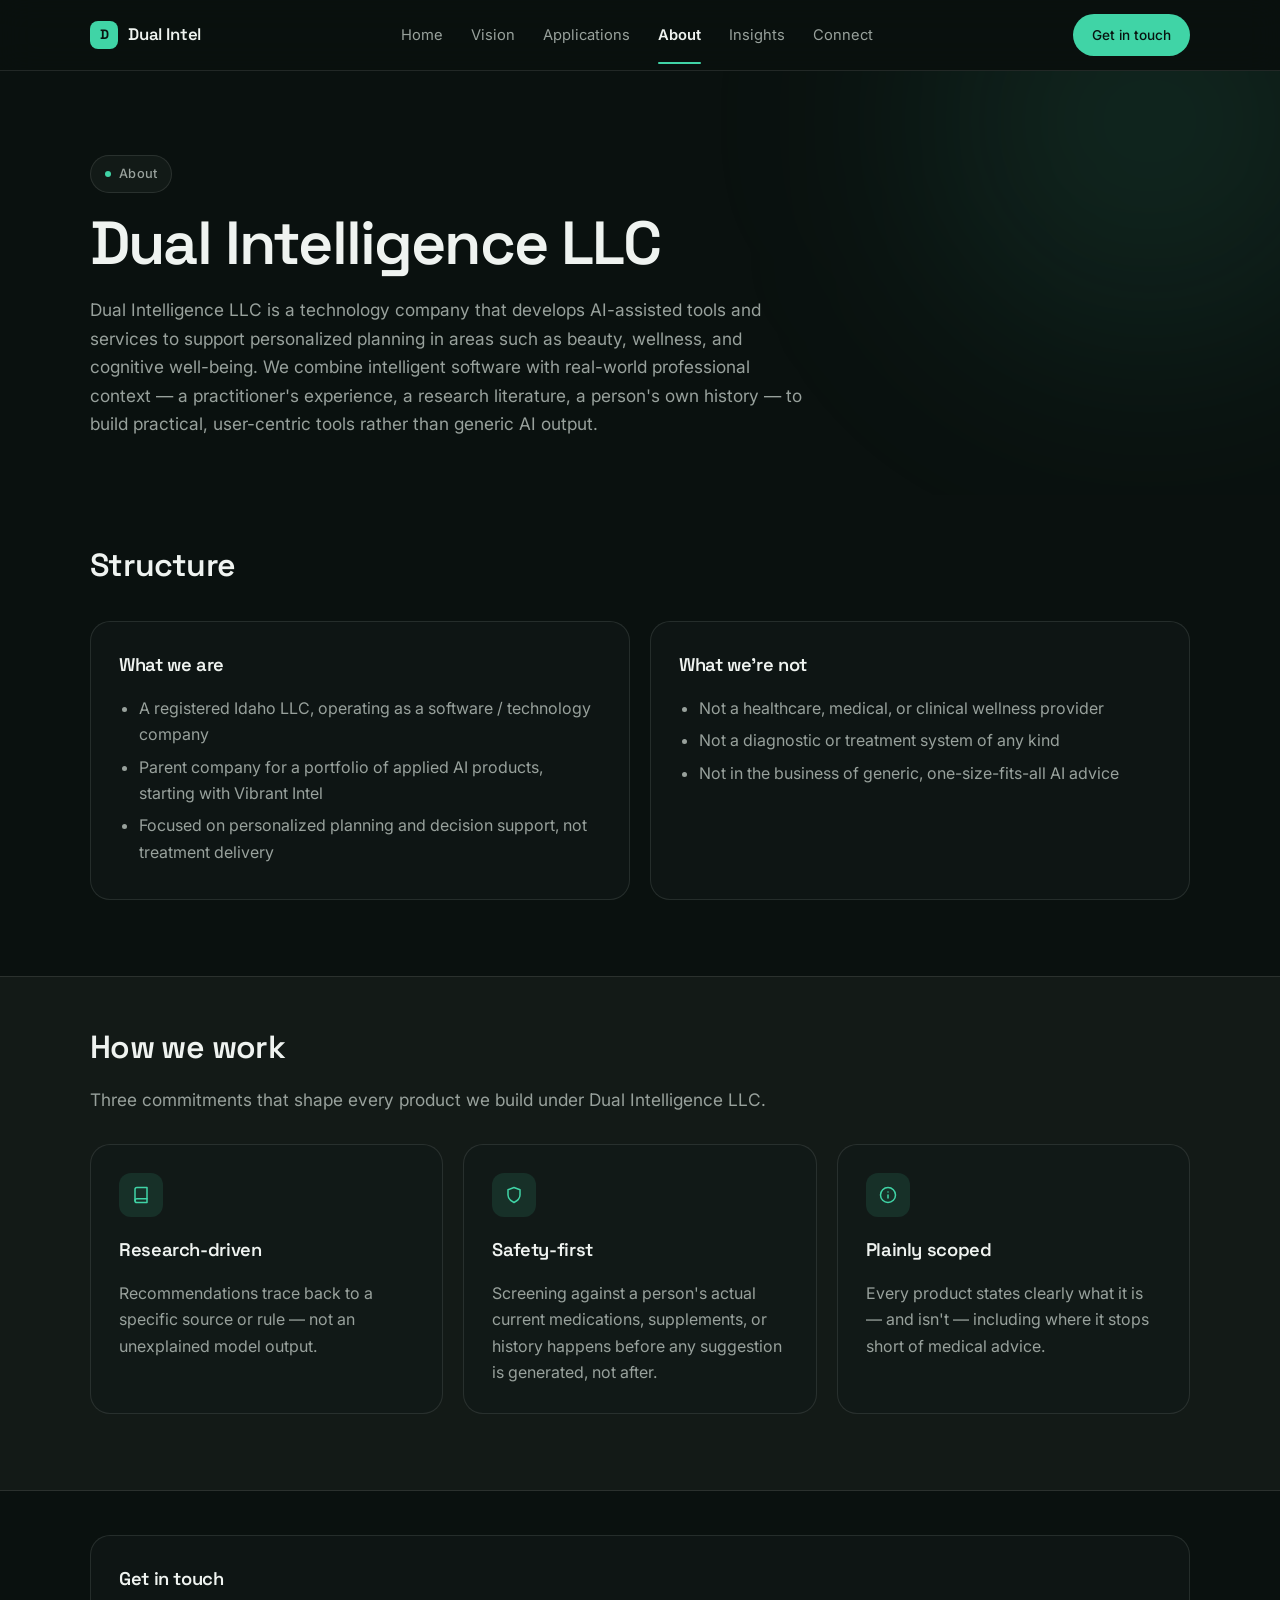
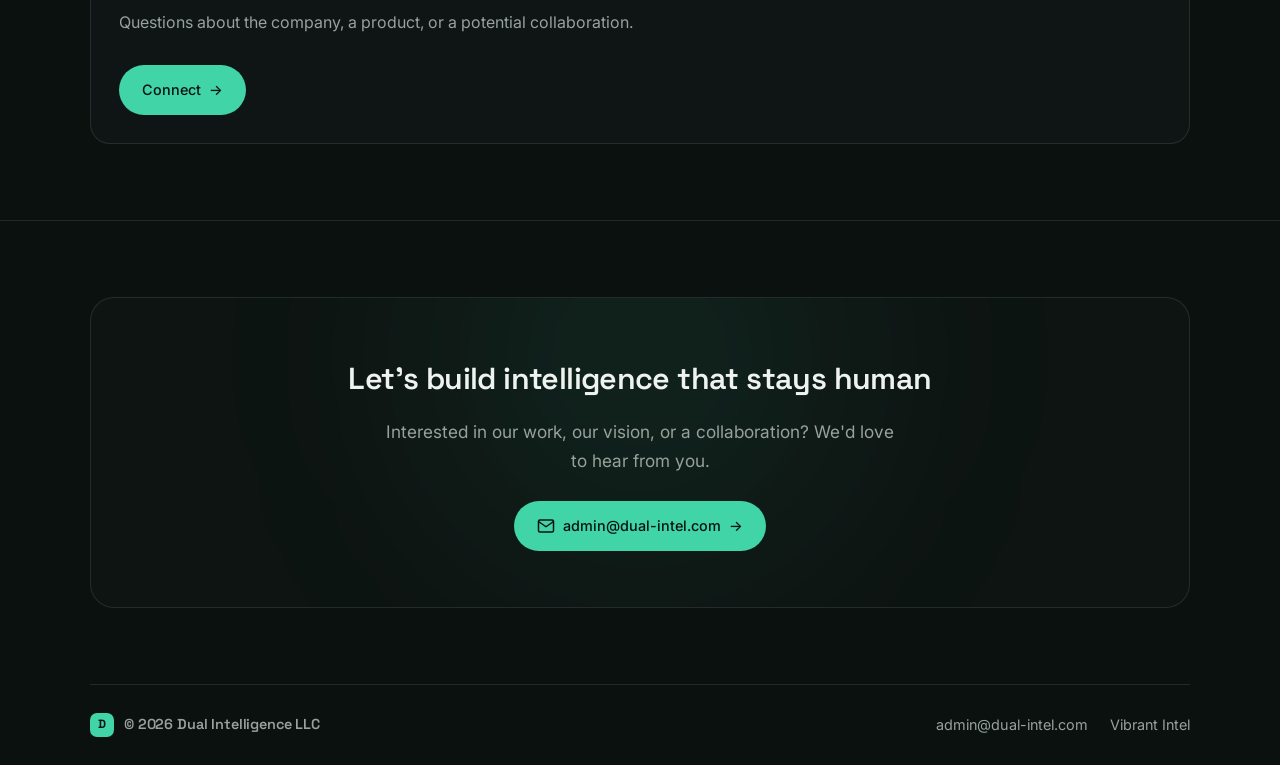
==== about.html @ 31475e47 "Initial commit: Dual Intel static site" ====
<!DOCTYPE html>
<html lang="en">
<head>
  <meta charset="UTF-8">
  <meta name="viewport" content="width=device-width, initial-scale=1.0">
  <title>About — Dual Intel</title>
  <meta name="description" content="Dual Intelligence LLC builds AI-assisted tools for personalized planning in health, wellness, and cognitive well-being." />
  <meta name="theme-color" content="#0b1613">
  <link rel="preconnect" href="https://fonts.googleapis.com">
  <link rel="preconnect" href="https://fonts.gstatic.com" crossorigin>
  <link href="https://fonts.googleapis.com/css2?family=Inter:wght@400;500;600;700&family=Space+Grotesk:wght@500;600;700&display=swap" rel="stylesheet">
  <link rel="stylesheet" href="style.css">
</head>
<body>
  <nav class="nav">
    <div class="container nav-inner">
      <a class="brand" href="index.html">
        <span class="brand-mark">D</span>
        Dual Intel
      </a>
      <div class="nav-links">
        <a href="index.html">Home</a>
        <a href="vision.html">Vision</a>
        <a href="applications.html">Applications</a>
        <a class="active" href="about.html">About</a>
        <a href="insights.html">Insights</a>
        <a href="connect.html">Connect</a>
      </div>
      <a class="btn btn-primary btn-sm nav-cta" href="connect.html">Get in touch</a>
    </div>
  </nav>

  <main>
    <section class="page-header">
      <div class="container">
        <div class="eyebrow"><span class="dot"></span>About</div>
        <h1>Dual Intelligence LLC</h1>
        <p>
          Dual Intelligence LLC is a technology company that develops AI-assisted tools and services to
          support personalized planning in areas such as beauty, wellness, and cognitive well-being. We
          combine intelligent software with real-world professional context — a practitioner's experience,
          a research literature, a person's own history — to build practical, user-centric tools rather
          than generic AI output.
        </p>
      </div>
    </section>

    <section class="section">
      <div class="container">
        <div class="section-header">
          <h2>Structure</h2>
        </div>
        <div class="grid-2">
          <div class="card">
            <h3>What we are</h3>
            <ul>
              <li>A registered Idaho LLC, operating as a software / technology company</li>
              <li>Parent company for a portfolio of applied AI products, starting with Vibrant Intel</li>
              <li>Focused on personalized planning and decision support, not treatment delivery</li>
            </ul>
          </div>
          <div class="card">
            <h3>What we're not</h3>
            <ul>
              <li>Not a healthcare, medical, or clinical wellness provider</li>
              <li>Not a diagnostic or treatment system of any kind</li>
              <li>Not in the business of generic, one-size-fits-all AI advice</li>
            </ul>
          </div>
        </div>
      </div>
    </section>

    <section class="section section-tinted">
      <div class="container">
        <div class="section-header">
          <h2>How we work</h2>
          <p>Three commitments that shape every product we build under Dual Intelligence LLC.</p>
        </div>
        <div class="grid-3">
          <div class="card">
            <span class="card-icon">
              <svg class="icon" viewBox="0 0 24 24"><path d="M4 19.5A2.5 2.5 0 0 1 6.5 17H20"/><path d="M6.5 2H20v20H6.5A2.5 2.5 0 0 1 4 19.5v-15A2.5 2.5 0 0 1 6.5 2Z"/></svg>
            </span>
            <h3>Research-driven</h3>
            <p>Recommendations trace back to a specific source or rule — not an unexplained model output.</p>
          </div>
          <div class="card">
            <span class="card-icon">
              <svg class="icon" viewBox="0 0 24 24"><path d="M12 22s8-4 8-10V5l-8-3-8 3v7c0 6 8 10 8 10Z"/></svg>
            </span>
            <h3>Safety-first</h3>
            <p>Screening against a person's actual current medications, supplements, or history happens before any suggestion is generated, not after.</p>
          </div>
          <div class="card">
            <span class="card-icon">
              <svg class="icon" viewBox="0 0 24 24"><circle cx="12" cy="12" r="10"/><line x1="12" y1="16" x2="12" y2="12"/><line x1="12" y1="8" x2="12.01" y2="8"/></svg>
            </span>
            <h3>Plainly scoped</h3>
            <p>Every product states clearly what it is — and isn't — including where it stops short of medical advice.</p>
          </div>
        </div>
      </div>
    </section>

    <section class="section">
      <div class="container card">
        <h3>Get in touch</h3>
        <p>Questions about the company, a product, or a potential collaboration.</p>
        <div class="hero-actions">
          <a class="btn btn-primary btn-arrow" href="connect.html">Connect</a>
        </div>
      </div>
    </section>
  </main>

  <footer class="footer">
    <div class="container footer-cta">
      <div class="footer-cta-card">
        <h2>Let's build intelligence that stays human</h2>
        <p>Interested in our work, our vision, or a collaboration? We'd love to hear from you.</p>
        <a class="btn btn-primary btn-arrow" href="mailto:admin@dual-intel.com">
          <svg class="icon" viewBox="0 0 24 24"><rect x="2" y="4" width="20" height="16" rx="2"/><path d="m22 6-10 7L2 6"/></svg>
          admin@dual-intel.com
        </a>
      </div>
    </div>
    <div class="container footer-inner">
      <a class="brand brand-sm" href="index.html">
        <span class="brand-mark">D</span>
        &copy; 2026 Dual Intelligence LLC
      </a>
      <div class="footer-links">
        <a href="mailto:admin@dual-intel.com">admin@dual-intel.com</a>
        <a href="https://vibrantintel.com">Vibrant Intel</a>
      </div>
    </div>
  </footer>
</body>
</html>
---- style.css ----
:root {
  --background: oklch(0.17 0.012 170);
  --foreground: oklch(0.96 0.006 150);
  --card: oklch(0.21 0.014 172);
  --card-soft: oklch(0.21 0.014 172 / 60%);
  --card-softer: oklch(0.21 0.014 172 / 45%);
  --primary: oklch(0.78 0.14 168);
  --primary-foreground: oklch(0.18 0.02 170);
  --secondary: oklch(0.26 0.015 172);
  --secondary-soft: oklch(0.26 0.015 172 / 45%);
  --muted-foreground: oklch(0.7 0.012 160);
  --muted-foreground-soft: oklch(0.7 0.012 160 / 80%);
  --accent: oklch(0.3 0.03 168);
  --border: oklch(1 0 0 / 10%);
  --border-strong: oklch(1 0 0 / 16%);
  --radius-sm: 8px;
  --radius-md: 12px;
  --radius-lg: 16px;
  --radius-xl: 20px;
  --radius-2xl: 24px;
  --font-sans: 'Inter', ui-sans-serif, system-ui, sans-serif;
  --font-display: 'Space Grotesk', ui-sans-serif, system-ui, sans-serif;
}

* {
  box-sizing: border-box;
}

html {
  scroll-behavior: smooth;
  color-scheme: dark;
}

body {
  margin: 0;
  font-family: var(--font-sans);
  background: var(--background);
  color: var(--foreground);
  line-height: 1.65;
}

h1, h2, h3, h4 {
  font-family: var(--font-display);
  letter-spacing: -0.02em;
}

a {
  color: var(--primary);
  text-decoration: none;
}

a:hover {
  text-decoration: underline;
}

.container {
  width: min(1100px, calc(100% - 40px));
  margin: 0 auto;
}

/* ---------- Nav ---------- */

.nav {
  position: sticky;
  top: 0;
  z-index: 50;
  background: oklch(0.17 0.012 170 / 72%);
  backdrop-filter: blur(16px);
  -webkit-backdrop-filter: blur(16px);
  border-bottom: 1px solid var(--border);
}

.nav-inner {
  display: flex;
  align-items: center;
  justify-content: space-between;
  padding: 14px 0;
  gap: 20px;
}

.brand {
  display: inline-flex;
  align-items: center;
  gap: 10px;
  font-family: var(--font-display);
  font-weight: 600;
  font-size: 1.05rem;
  color: var(--foreground);
  letter-spacing: -0.01em;
}

.brand:hover {
  text-decoration: none;
}

.brand-mark {
  display: inline-flex;
  align-items: center;
  justify-content: center;
  width: 28px;
  height: 28px;
  border-radius: 8px;
  background: var(--primary);
  color: var(--primary-foreground);
  font-family: var(--font-display);
  font-weight: 700;
  font-size: 0.85rem;
  flex-shrink: 0;
}

.brand-logo {
  height: 32px;
  width: auto;
  display: block;
}

.nav-links {
  display: flex;
  align-items: center;
  gap: 28px;
  flex-wrap: wrap;
  font-size: 0.92rem;
}

.nav-links a {
  color: var(--muted-foreground);
  transition: color 0.2s ease;
}

.nav-links a:hover {
  color: var(--foreground);
  text-decoration: none;
}

.nav-links a.active {
  color: var(--foreground);
  font-weight: 600;
  position: relative;
}

.nav-links a.active::after {
  content: '';
  position: absolute;
  left: 0;
  right: 0;
  bottom: -17px;
  height: 2px;
  background: var(--primary);
  border-radius: 2px;
}

.nav-cta {
  flex-shrink: 0;
}

/* ---------- Buttons ---------- */

.btn {
  display: inline-flex;
  align-items: center;
  justify-content: center;
  gap: 8px;
  padding: 12px 22px;
  border-radius: 999px;
  font-weight: 500;
  font-size: 0.9rem;
  transition: opacity 0.2s ease, background-color 0.2s ease, border-color 0.2s ease;
  border: 1px solid transparent;
  white-space: nowrap;
}

.btn:hover {
  text-decoration: none;
}

.btn-primary {
  background: var(--primary);
  color: var(--primary-foreground);
}

.btn-primary:hover {
  opacity: 0.9;
}

.btn-secondary {
  background: var(--secondary-soft);
  color: var(--foreground);
  border-color: var(--border);
}

.btn-secondary:hover {
  background: var(--secondary);
}

.btn-sm {
  padding: 9px 18px;
  font-size: 0.85rem;
}

.btn-arrow::after {
  content: '\2192';
  display: inline-block;
  transition: transform 0.2s ease;
}

.btn-arrow:hover::after {
  transform: translateX(3px);
}

.icon {
  width: 18px;
  height: 18px;
  stroke: currentColor;
  fill: none;
  stroke-width: 2;
  stroke-linecap: round;
  stroke-linejoin: round;
  flex-shrink: 0;
}

/* ---------- Banner slider ---------- */

.banner-slider {
  position: relative;
  width: 100%;
  height: 42vw;
  max-height: 620px;
  min-height: 280px;
  overflow: hidden;
  background: var(--card);
}

.banner-track {
  position: relative;
  width: 100%;
  height: 100%;
}

.banner-slide {
  position: absolute;
  inset: 0;
  opacity: 0;
  visibility: hidden;
  transition: opacity 0.9s ease;
}

.banner-slide.is-active {
  opacity: 1;
  visibility: visible;
}

.banner-slide img {
  display: block;
  width: 100%;
  height: 100%;
  object-fit: cover;
}

.banner-slide::after {
  content: '';
  position: absolute;
  inset: 0;
  background: linear-gradient(180deg, oklch(0.17 0.012 170 / 5%) 0%, oklch(0.17 0.012 170 / 78%) 100%);
}

.banner-caption {
  position: absolute;
  z-index: 1;
  left: 0;
  right: 0;
  bottom: 0;
  max-width: 720px;
  padding: 32px min(6vw, 64px) 56px;
}

.banner-caption .section-label {
  color: var(--primary);
}

.banner-caption h2 {
  margin: 8px 0 8px;
  font-size: clamp(1.5rem, 4vw, 2.4rem);
  font-weight: 600;
}

.banner-caption p {
  margin: 0;
  max-width: 520px;
  color: var(--muted-foreground);
  font-size: 1.02rem;
}

.banner-arrow {
  position: absolute;
  z-index: 2;
  top: 50%;
  transform: translateY(-50%);
  width: 44px;
  height: 44px;
  display: flex;
  align-items: center;
  justify-content: center;
  border-radius: 50%;
  border: 1px solid var(--border);
  background: oklch(0.17 0.012 170 / 55%);
  color: var(--foreground);
  cursor: pointer;
  backdrop-filter: blur(6px);
  -webkit-backdrop-filter: blur(6px);
  transition: background-color 0.2s ease;
}

.banner-arrow:hover {
  background: var(--secondary);
}

.banner-arrow svg {
  width: 20px;
  height: 20px;
}

.banner-prev {
  left: 20px;
}

.banner-next {
  right: 20px;
}

.banner-dots {
  position: absolute;
  z-index: 2;
  bottom: 20px;
  left: 50%;
  transform: translateX(-50%);
  display: flex;
  gap: 8px;
}

.banner-dot {
  width: 8px;
  height: 8px;
  padding: 0;
  border: none;
  border-radius: 999px;
  background: oklch(1 0 0 / 35%);
  cursor: pointer;
  transition: background-color 0.2s ease, width 0.2s ease;
}

.banner-dot.is-active {
  width: 22px;
  background: var(--primary);
}

@media (max-width: 900px) {
  .banner-slider {
    height: 56vw;
  }
}

@media (max-width: 640px) {
  .banner-slider {
    height: 68vw;
    min-height: 240px;
  }

  .banner-caption {
    padding: 20px 20px 40px;
  }

  .banner-arrow {
    width: 36px;
    height: 36px;
  }

  .banner-prev {
    left: 12px;
  }

  .banner-next {
    right: 12px;
  }
}

/* ---------- Hero ---------- */

.hero {
  position: relative;
  padding: 108px 0 76px;
  overflow: hidden;
}

.hero::before,
.hero::after {
  content: '';
  position: absolute;
  z-index: -1;
  border-radius: 50%;
  filter: blur(120px);
  pointer-events: none;
}

.hero::before {
  top: -160px;
  right: -60px;
  width: 480px;
  height: 480px;
  background: oklch(0.78 0.14 168 / 15%);
}

.hero::after {
  bottom: -160px;
  left: -80px;
  width: 380px;
  height: 380px;
  background: oklch(0.78 0.14 168 / 10%);
}

.hero-grid {
  display: grid;
  grid-template-columns: 1.15fr 0.85fr;
  gap: 40px;
  align-items: center;
}

.eyebrow {
  display: inline-flex;
  align-items: center;
  gap: 8px;
  margin-bottom: 18px;
  padding: 7px 14px;
  border-radius: 999px;
  border: 1px solid var(--border);
  background: var(--secondary-soft);
  color: var(--muted-foreground);
  font-size: 0.8rem;
  font-weight: 500;
  letter-spacing: 0.02em;
}

.eyebrow .dot {
  width: 6px;
  height: 6px;
  border-radius: 50%;
  background: var(--primary);
  flex-shrink: 0;
}

.hero h1,
.page-header h1 {
  margin: 0 0 20px;
  font-size: clamp(2.2rem, 5vw, 3.8rem);
  font-weight: 600;
  line-height: 1.08;
  letter-spacing: -0.03em;
}

.hero h1 .accent,
.page-header h1 .accent {
  color: var(--primary);
}

.hero p,
.page-header p {
  margin: 0 0 20px;
  color: var(--muted-foreground);
  font-size: 1.08rem;
  max-width: 720px;
}

.hero-actions {
  display: flex;
  gap: 14px;
  flex-wrap: wrap;
  margin-top: 30px;
}

.hero-card,
.card {
  background: var(--card-soft);
  border-radius: var(--radius-xl);
  padding: 28px;
  border: 1px solid var(--border);
  transition: border-color 0.2s ease, background-color 0.2s ease;
}

.hero-card h3,
.card h3 {
  margin-top: 0;
  margin-bottom: 14px;
  font-size: 1.15rem;
  font-weight: 600;
}

.hero-card ul,
.card ul {
  margin: 0;
  padding-left: 20px;
  color: var(--muted-foreground);
}

.hero-card li,
.card li {
  margin-bottom: 6px;
}

.card-icon {
  display: inline-flex;
  align-items: center;
  justify-content: center;
  width: 44px;
  height: 44px;
  border-radius: var(--radius-md);
  background: oklch(0.78 0.14 168 / 12%);
  color: var(--primary);
  margin-bottom: 18px;
}

.card-link {
  display: inline-flex;
  align-items: center;
  gap: 6px;
  margin-top: 18px;
  font-size: 0.9rem;
  font-weight: 500;
  color: var(--primary);
}

.card.card-hover:hover {
  border-color: oklch(0.78 0.14 168 / 40%);
  background: var(--card);
  text-decoration: none;
}

/* ---------- Sections ---------- */

.section {
  padding: 44px 0 76px;
}

.section-tinted {
  border-top: 1px solid var(--border);
  border-bottom: 1px solid var(--border);
  background: var(--secondary-soft);
}

.page-header {
  position: relative;
  padding: 84px 0 36px;
  overflow: hidden;
}

.page-header::before {
  content: '';
  position: absolute;
  z-index: -1;
  top: -160px;
  right: -80px;
  width: 420px;
  height: 420px;
  border-radius: 50%;
  filter: blur(120px);
  background: oklch(0.78 0.14 168 / 12%);
  pointer-events: none;
}

.section-header {
  margin-bottom: 30px;
  max-width: 720px;
}

.section-header .eyebrow {
  margin-bottom: 12px;
}

.section-label {
  display: inline-block;
  margin-bottom: 10px;
  color: var(--primary);
  font-size: 0.9rem;
  font-weight: 600;
}

.section-header h2 {
  margin: 0 0 12px;
  font-size: 2rem;
  font-weight: 600;
  letter-spacing: -0.02em;
}

.section-header p {
  margin: 0;
  color: var(--muted-foreground);
  font-size: 1.08rem;
}

.grid-2,
.grid-3 {
  display: grid;
  gap: 20px;
}

.grid-2 {
  grid-template-columns: repeat(2, minmax(0, 1fr));
}

.grid-3 {
  grid-template-columns: repeat(3, minmax(0, 1fr));
}

.card p {
  margin: 0;
  color: var(--muted-foreground);
}

.card ul {
  margin-top: 14px;
}

/* ---------- Footer ---------- */

.footer {
  border-top: 1px solid var(--border);
}

.footer-cta {
  padding: 76px 0;
}

.footer-cta-card {
  position: relative;
  overflow: hidden;
  border-radius: var(--radius-2xl);
  border: 1px solid var(--border);
  background: var(--card-softer);
  padding: 56px 40px;
  text-align: center;
}

.footer-cta-card::before {
  content: '';
  position: absolute;
  z-index: -1;
  top: -140px;
  left: 50%;
  transform: translateX(-50%);
  width: 400px;
  height: 400px;
  border-radius: 50%;
  filter: blur(110px);
  background: oklch(0.78 0.14 168 / 15%);
}

.footer-cta-card h2 {
  margin: 0 auto;
  max-width: 620px;
  font-size: 1.9rem;
  font-weight: 600;
}

.footer-cta-card p {
  margin: 14px auto 0;
  max-width: 520px;
  color: var(--muted-foreground);
  font-size: 1.08rem;
}

.footer-cta-card .btn {
  margin-top: 26px;
}

.footer-inner {
  display: flex;
  align-items: center;
  justify-content: space-between;
  gap: 20px;
  flex-wrap: wrap;
  padding: 28px 0;
  border-top: 1px solid var(--border);
  color: var(--muted-foreground);
  font-size: 0.9rem;
}

.footer > .footer-inner:first-child {
  border-top: none;
}

.brand-sm {
  font-size: 0.9rem;
  color: var(--muted-foreground);
}

.brand-sm .brand-mark {
  width: 24px;
  height: 24px;
  font-size: 0.75rem;
  border-radius: 7px;
}

.footer-links {
  display: flex;
  gap: 22px;
  flex-wrap: wrap;
}

.footer-links a {
  color: var(--muted-foreground);
}

.footer-links a:hover {
  color: var(--foreground);
  text-decoration: none;
}

/* ---------- Badges ---------- */

.badge {
  display: inline-flex;
  align-items: center;
  gap: 6px;
  padding: 5px 12px;
  border-radius: 999px;
  font-size: 0.74rem;
  font-weight: 600;
  letter-spacing: 0.03em;
  text-transform: uppercase;
  margin-bottom: 14px;
}

.badge-live {
  background: oklch(0.78 0.14 168 / 15%);
  color: var(--primary);
}

.badge-dev {
  background: oklch(0.7 0.1 220 / 16%);
  color: oklch(0.78 0.1 220);
}

.badge-explore {
  background: oklch(0.65 0.1 300 / 16%);
  color: oklch(0.8 0.1 300);
}

/* ---------- Insights / articles ---------- */

.card-list {
  display: flex;
  flex-direction: column;
  gap: 18px;
}

.article-card {
  display: block;
  color: inherit;
  text-decoration: none;
  transition: border-color 0.2s ease, background-color 0.2s ease, transform 0.2s ease;
}

.article-card:hover {
  text-decoration: none;
  border-color: oklch(0.78 0.14 168 / 40%);
  background: var(--card);
  transform: translateY(-2px);
}

.article-card h3 {
  margin-bottom: 6px;
}

.article-meta {
  color: var(--muted-foreground);
  font-size: 0.88rem;
  margin-bottom: 10px;
}

.prose {
  max-width: 720px;
}

.prose h2 {
  margin-top: 44px;
  font-size: 1.4rem;
  font-weight: 600;
}

.prose p {
  color: var(--muted-foreground);
  margin: 0 0 18px;
  font-size: 1.02rem;
}

.prose ul {
  color: var(--muted-foreground);
  margin: 0 0 18px;
  padding-left: 22px;
}

.prose strong {
  color: var(--foreground);
}

.disclaimer {
  border-left: 3px solid var(--primary);
  background: var(--card-soft);
  padding: 16px 20px;
  border-radius: 0 var(--radius-md) var(--radius-md) 0;
  color: var(--muted-foreground);
  font-size: 0.92rem;
}

/* ---------- Responsive ---------- */

@media (max-width: 900px) {
  .hero-grid,
  .grid-2,
  .grid-3 {
    grid-template-columns: 1fr;
  }

  .hero {
    padding-top: 88px;
  }

  .footer-cta-card {
    padding: 40px 26px;
  }
}

@media (max-width: 640px) {
  .nav-inner {
    flex-wrap: wrap;
    row-gap: 12px;
  }

  .nav-links {
    order: 3;
    width: 100%;
    gap: 16px 20px;
    font-size: 0.88rem;
  }

  .nav-links a.active::after {
    bottom: -13px;
  }

  .section {
    padding: 32px 0 56px;
  }

  .footer-cta {
    padding: 56px 0;
  }

  .hero-card,
  .card {
    padding: 22px;
  }
}
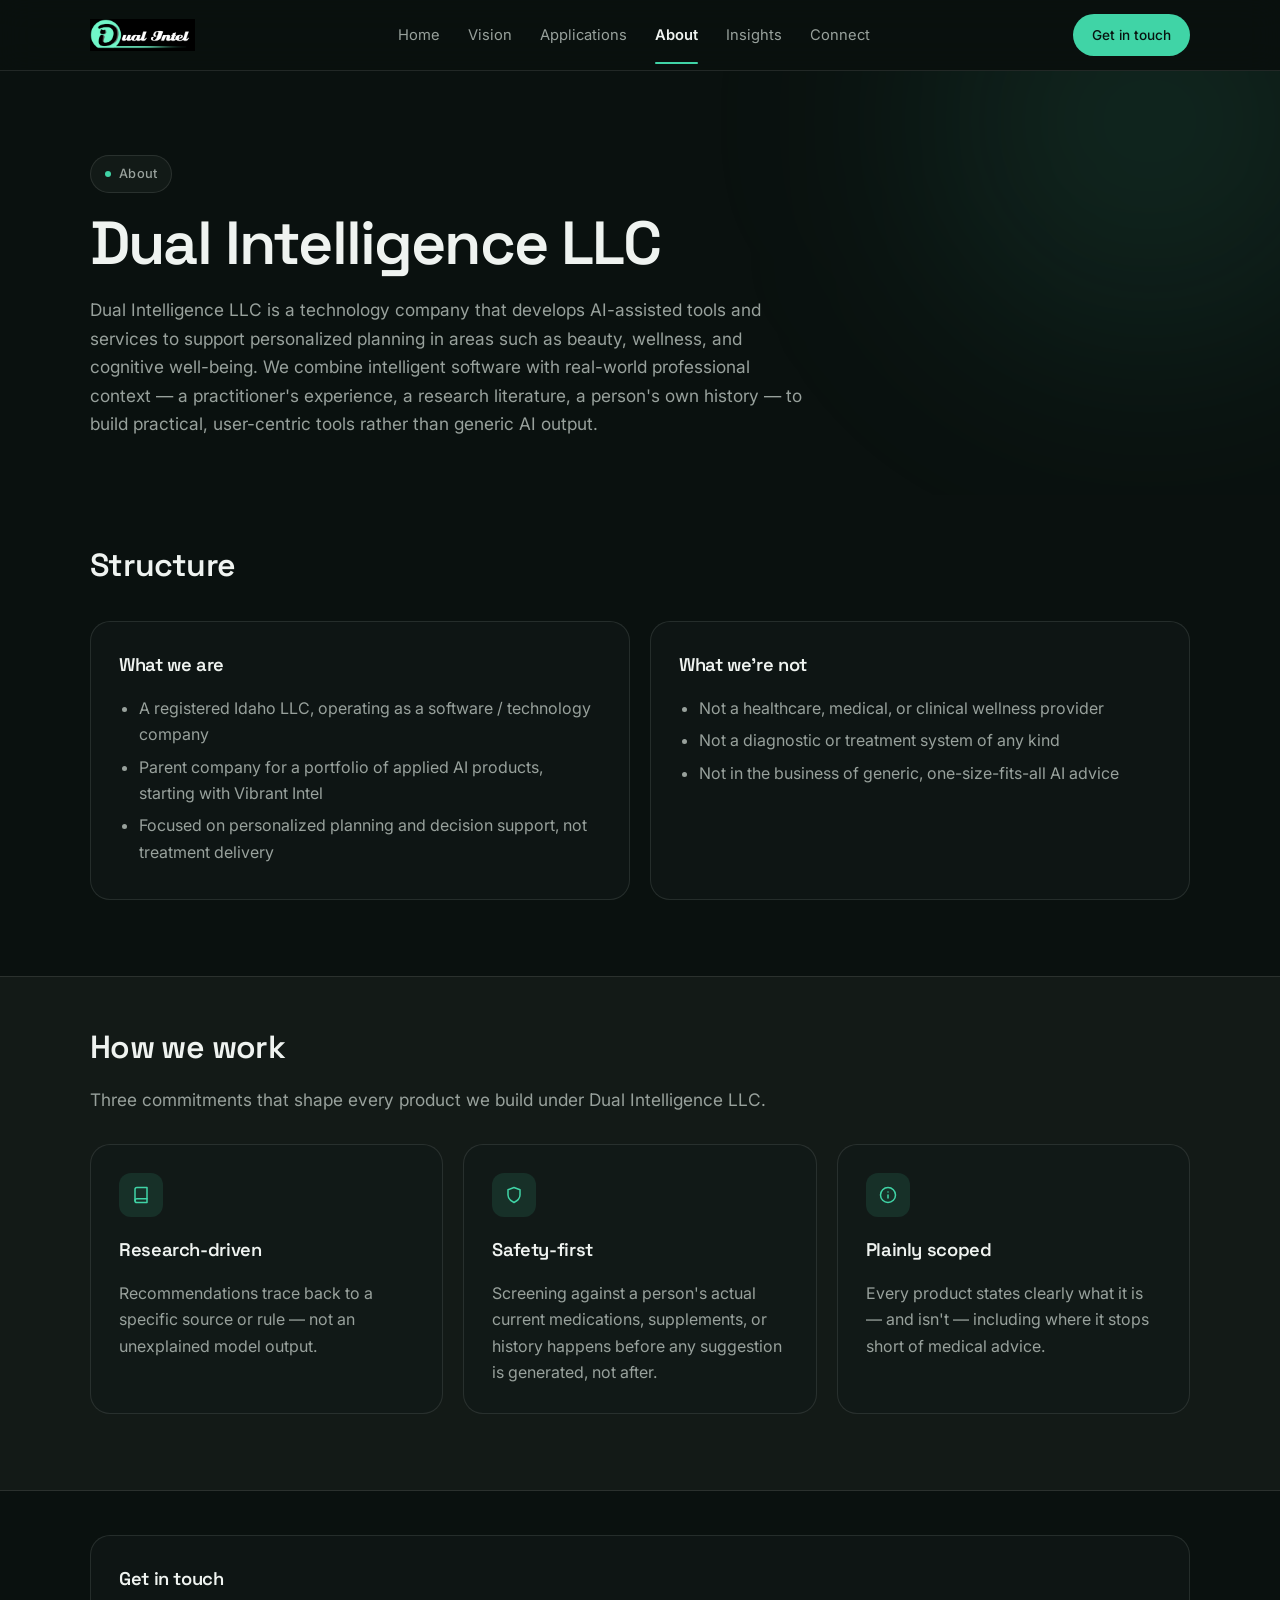
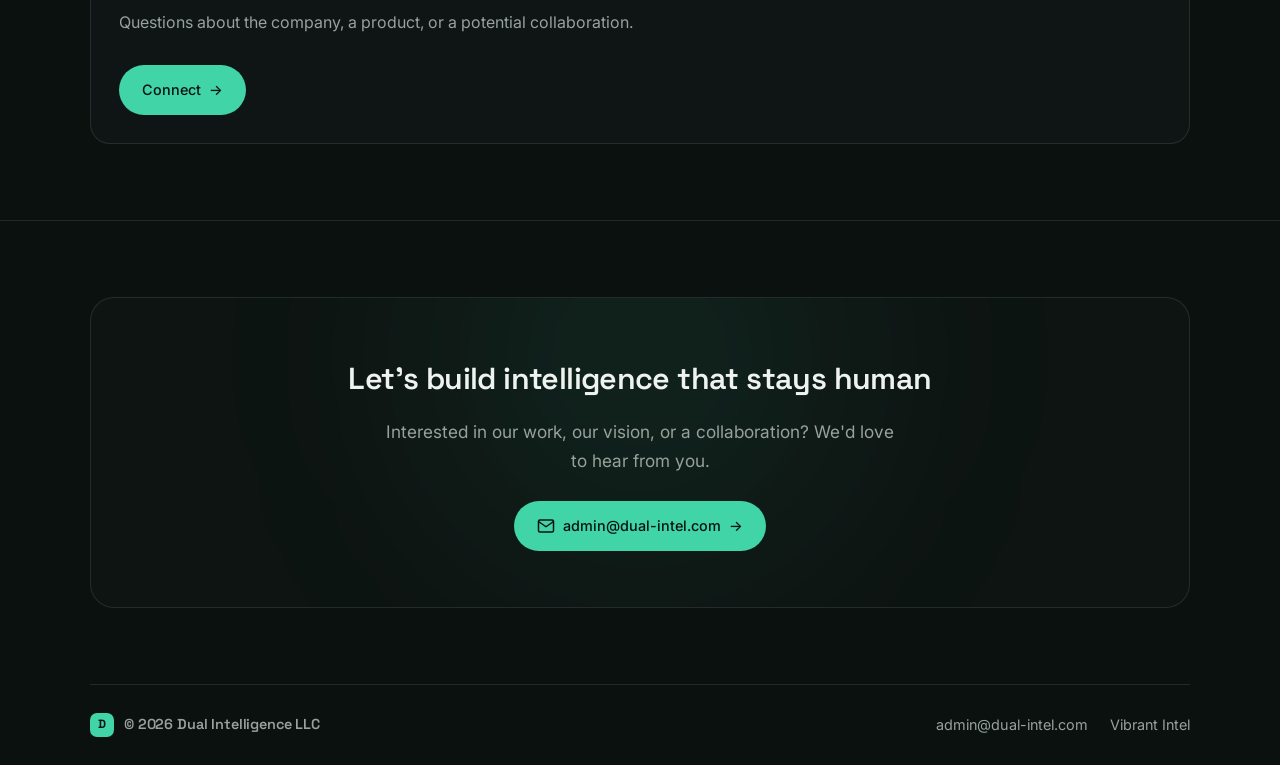
==== commit cd01fbbf: "Use logo7.webp site-wide, update Applications status badges - Nav logo switched from logo6.webp to l" ====
--- a/about.html
+++ b/about.html
@@ -15,8 +15,7 @@
   <nav class="nav">
     <div class="container nav-inner">
       <a class="brand" href="index.html">
-        <span class="brand-mark">D</span>
-        Dual Intel
+        <img class="brand-logo" src="images/logo7.webp" alt="Dual Intel">
       </a>
       <div class="nav-links">
         <a href="index.html">Home</a>
